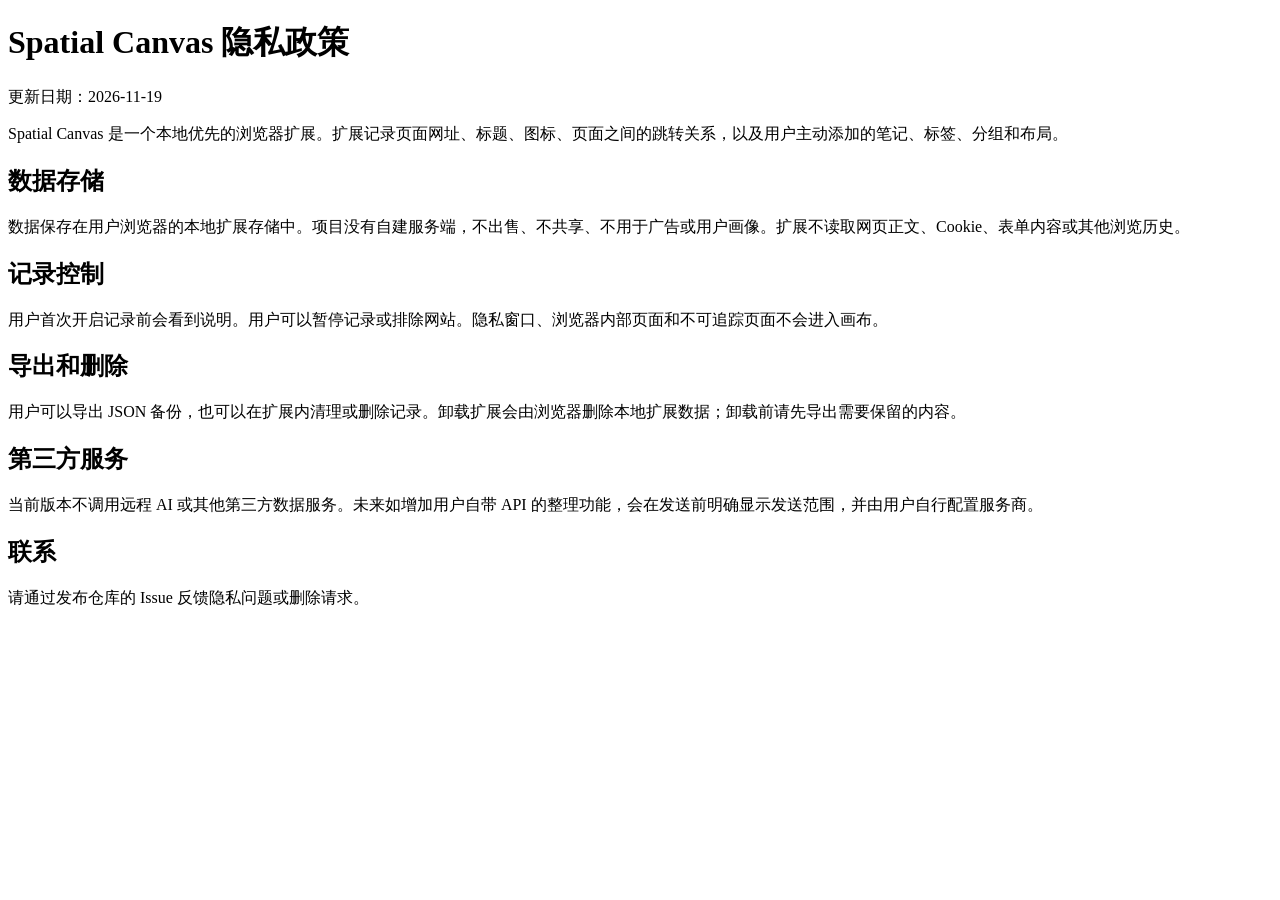
==== privacy.html @ 78fdd4d0 "publish privacy.html" ====
<!doctype html>
<meta charset="utf-8">
<title>Spatial Canvas 隐私政策</title>
<meta name="viewport" content="width=device-width,initial-scale=1">
<h1>Spatial Canvas 隐私政策</h1>
<p>更新日期：2026-11-19</p>
<p>Spatial Canvas 是一个本地优先的浏览器扩展。扩展记录页面网址、标题、图标、页面之间的跳转关系，以及用户主动添加的笔记、标签、分组和布局。</p>
<h2>数据存储</h2>
<p>数据保存在用户浏览器的本地扩展存储中。项目没有自建服务端，不出售、不共享、不用于广告或用户画像。扩展不读取网页正文、Cookie、表单内容或其他浏览历史。</p>
<h2>记录控制</h2>
<p>用户首次开启记录前会看到说明。用户可以暂停记录或排除网站。隐私窗口、浏览器内部页面和不可追踪页面不会进入画布。</p>
<h2>导出和删除</h2>
<p>用户可以导出 JSON 备份，也可以在扩展内清理或删除记录。卸载扩展会由浏览器删除本地扩展数据；卸载前请先导出需要保留的内容。</p>
<h2>第三方服务</h2>
<p>当前版本不调用远程 AI 或其他第三方数据服务。未来如增加用户自带 API 的整理功能，会在发送前明确显示发送范围，并由用户自行配置服务商。</p>
<h2>联系</h2>
<p>请通过发布仓库的 Issue 反馈隐私问题或删除请求。</p>
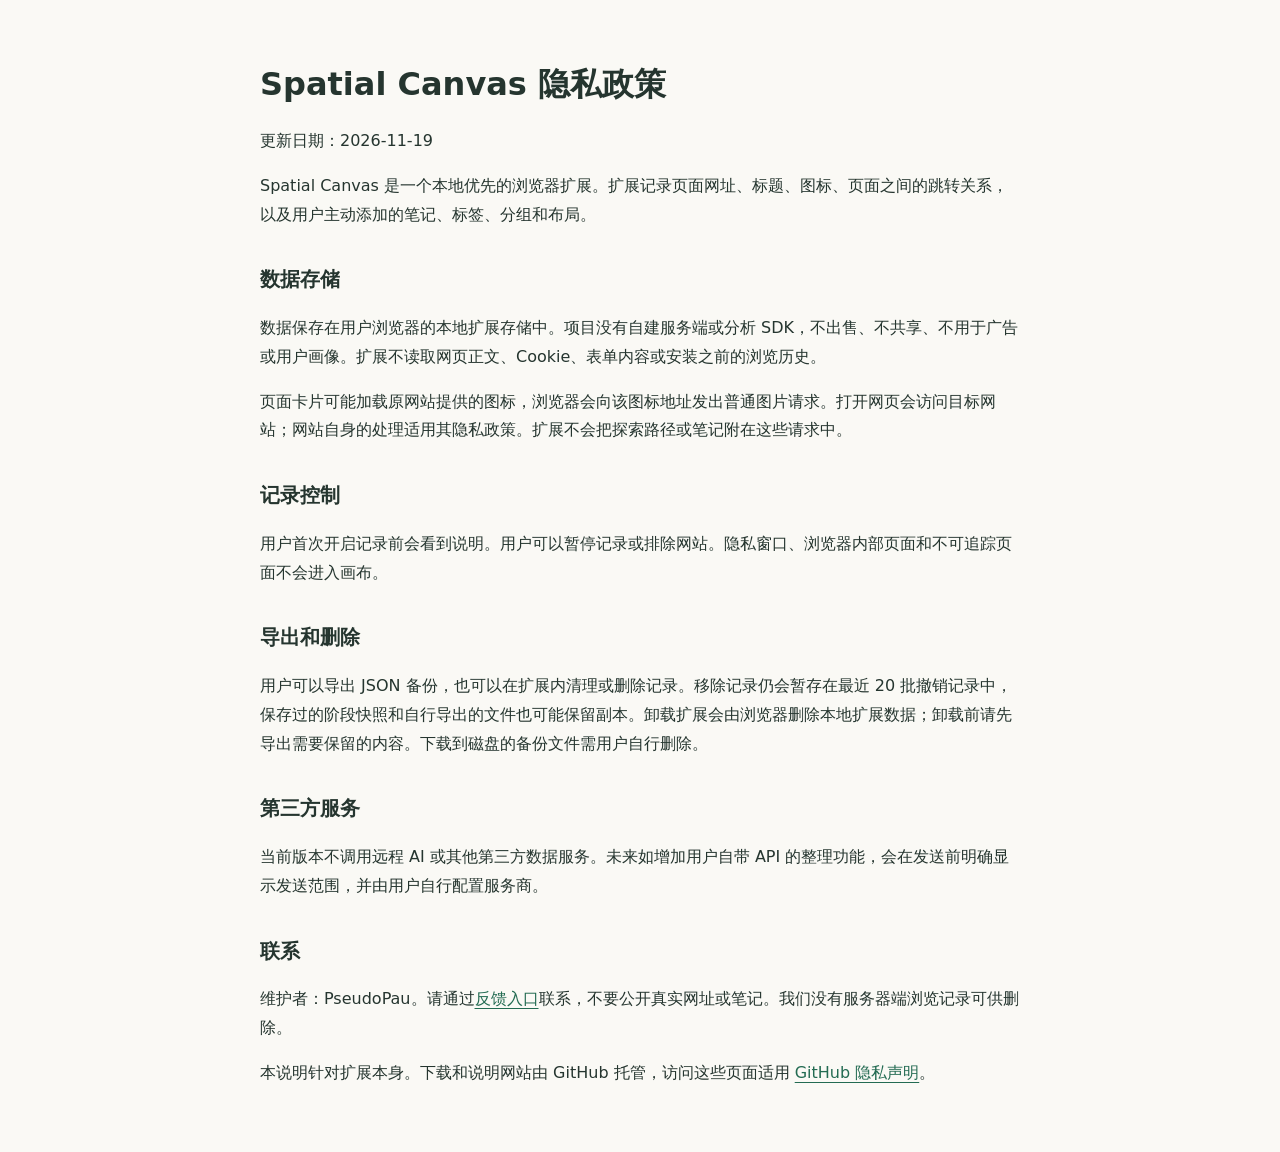
==== commit 80c5da7b: "publish privacy.html" ====
--- a/privacy.html
+++ b/privacy.html
@@ -2,16 +2,19 @@
 <meta charset="utf-8">
 <title>Spatial Canvas 隐私政策</title>
 <meta name="viewport" content="width=device-width,initial-scale=1">
+<link rel="stylesheet" href="style.css">
 <h1>Spatial Canvas 隐私政策</h1>
 <p>更新日期：2026-11-19</p>
 <p>Spatial Canvas 是一个本地优先的浏览器扩展。扩展记录页面网址、标题、图标、页面之间的跳转关系，以及用户主动添加的笔记、标签、分组和布局。</p>
 <h2>数据存储</h2>
-<p>数据保存在用户浏览器的本地扩展存储中。项目没有自建服务端，不出售、不共享、不用于广告或用户画像。扩展不读取网页正文、Cookie、表单内容或其他浏览历史。</p>
+<p>数据保存在用户浏览器的本地扩展存储中。项目没有自建服务端或分析 SDK，不出售、不共享、不用于广告或用户画像。扩展不读取网页正文、Cookie、表单内容或安装之前的浏览历史。</p>
+<p>页面卡片可能加载原网站提供的图标，浏览器会向该图标地址发出普通图片请求。打开网页会访问目标网站；网站自身的处理适用其隐私政策。扩展不会把探索路径或笔记附在这些请求中。</p>
 <h2>记录控制</h2>
 <p>用户首次开启记录前会看到说明。用户可以暂停记录或排除网站。隐私窗口、浏览器内部页面和不可追踪页面不会进入画布。</p>
 <h2>导出和删除</h2>
-<p>用户可以导出 JSON 备份，也可以在扩展内清理或删除记录。卸载扩展会由浏览器删除本地扩展数据；卸载前请先导出需要保留的内容。</p>
+<p>用户可以导出 JSON 备份，也可以在扩展内清理或删除记录。移除记录仍会暂存在最近 20 批撤销记录中，保存过的阶段快照和自行导出的文件也可能保留副本。卸载扩展会由浏览器删除本地扩展数据；卸载前请先导出需要保留的内容。下载到磁盘的备份文件需用户自行删除。</p>
 <h2>第三方服务</h2>
 <p>当前版本不调用远程 AI 或其他第三方数据服务。未来如增加用户自带 API 的整理功能，会在发送前明确显示发送范围，并由用户自行配置服务商。</p>
 <h2>联系</h2>
-<p>请通过发布仓库的 Issue 反馈隐私问题或删除请求。</p>
+<p>维护者：PseudoPau。请通过<a href="https://github.com/PseudoPau/spatial-canvas-releases/issues">反馈入口</a>联系，不要公开真实网址或笔记。我们没有服务器端浏览记录可供删除。</p>
+<p>本说明针对扩展本身。下载和说明网站由 GitHub 托管，访问这些页面适用 <a href="https://docs.github.com/en/site-policy/privacy-policies/github-general-privacy-statement">GitHub 隐私声明</a>。</p>
--- a/style.css
+++ b/style.css
@@ -0,0 +1 @@
+:root{font-family:system-ui,-apple-system,"Segoe UI",sans-serif;color:#25352f;background:#faf9f5;color-scheme:light}body{max-width:760px;margin:64px auto;padding:0 24px;line-height:1.8}h1{font-size:32px;line-height:1.3}h2{font-size:20px;margin-top:32px}a{color:#236b52;text-underline-offset:4px}nav{display:flex;gap:20px;flex-wrap:wrap}img{max-width:100%;height:auto;border:1px solid #dce3dd;border-radius:10px}small{color:#5e6e65}code{background:#edf1eb;padding:2px 5px;border-radius:4px}footer{margin-top:48px;border-top:1px solid #dce3dd;padding-top:16px;font-size:14px}
